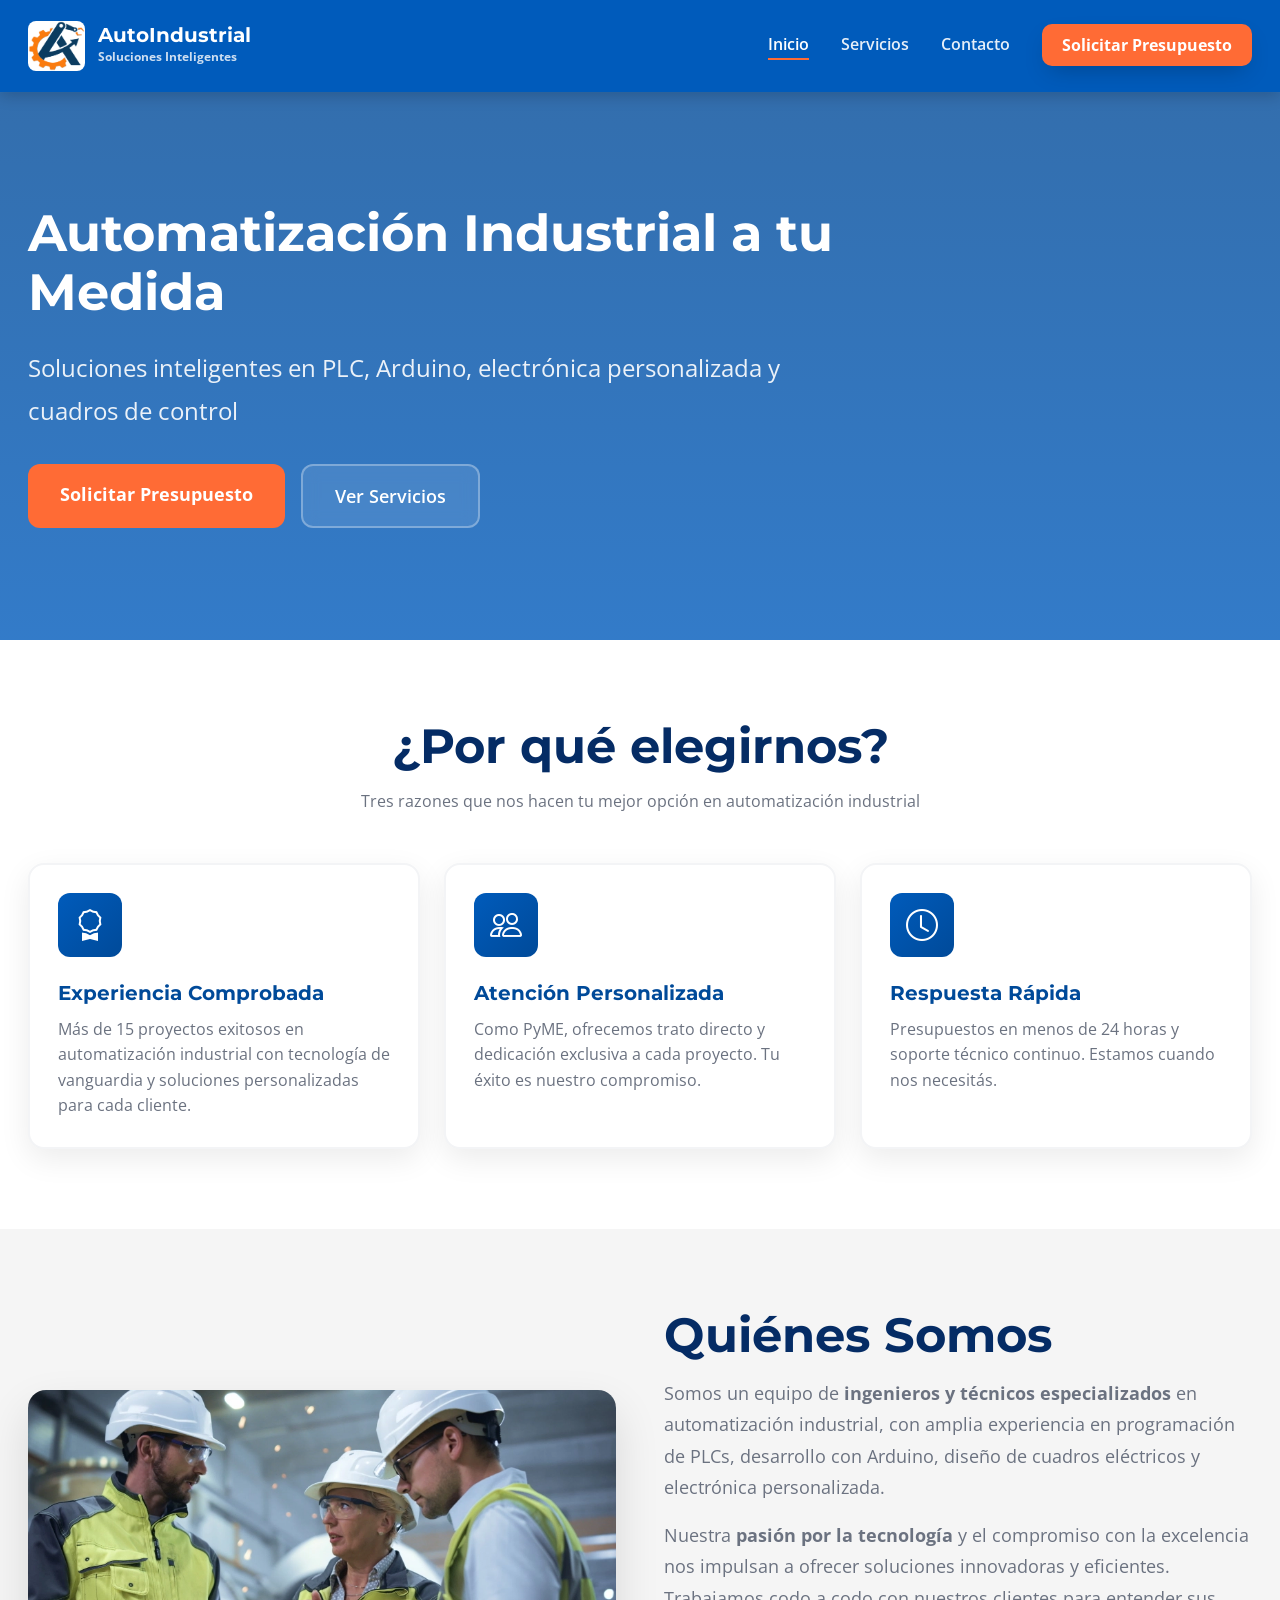
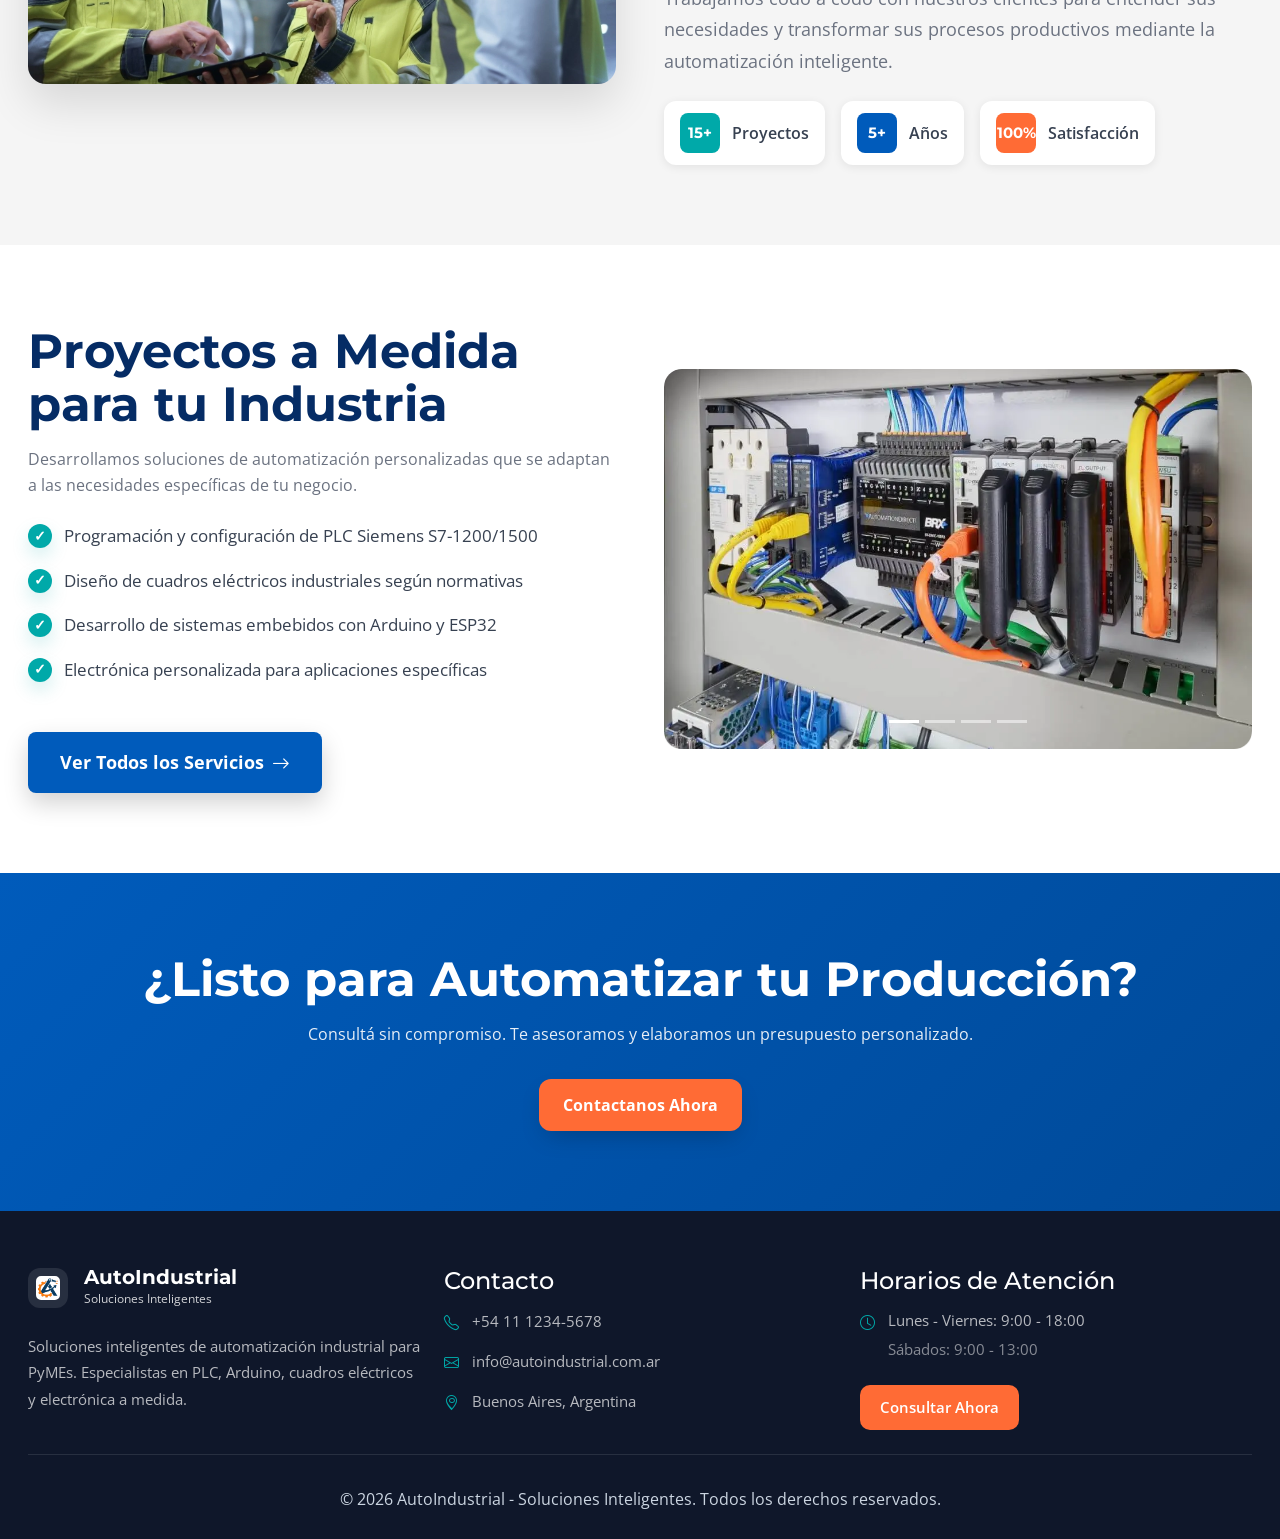
==== index.html @ a7edf962 "Carga de archivos para el sitio" ====
<!DOCTYPE html>
<html lang="es">
<head>
<meta charset="UTF-8">
<meta name="description" content="AutoIndustrial ofrece soluciones de automatización industrial, programación PLC, Arduino, cuadros eléctricos y electrónica personalizada.">
<meta name="keywords" content="automatización industrial, PLC, Arduino, cuadros eléctricos, electrónica industrial">
<meta name="author" content="Guillermo Pascuzzi">
<meta name="viewport" content="width=device-width, initial-scale=1.0, viewport-fit=cover">
<link rel="icon" href="/img/logoFavicon.ico" type="image/x-icon">
<title>AutoIndustrial | Soluciones Inteligentes en Automatización</title>
<link href="https://cdn.jsdelivr.net/npm/bootstrap@5.3.3/dist/css/bootstrap.min.css" rel="stylesheet">
<link rel="stylesheet" href="https://cdn.jsdelivr.net/npm/bootstrap-icons@1.11.3/font/bootstrap-icons.min.css">
<link rel="stylesheet" href="css/estilos.css">
</head>
<body>
<header class="cabecera-sitio">
  <nav class="navbar navbar-expand-lg">
    <div class="container">
      <a href="index.html" class="navbar-brand">
        <img src="/img/2logo.png" alt="AutoIndustrial Logo" class="logo-cabecera">
        <span class="d-none d-sm-block">
          <span class="marca-titulo d-block">AutoIndustrial</span>
          <span class="marca-subtitulo d-block">Soluciones Inteligentes</span>
        </span>
      </a>
      <button class="navbar-toggler" type="button" data-bs-toggle="collapse" data-bs-target="#mainNav" aria-controls="mainNav" aria-expanded="false" aria-label="Abrir menú">
        <span class="navbar-toggler-icon"></span>
      </button>
      <div class="collapse navbar-collapse" id="mainNav">
        <ul class="navbar-nav ms-auto">
          <li class="nav-item"><a class="nav-link activo" href="index.html">Inicio</a></li>
          <li class="nav-item"><a class="nav-link" href="servicios.html">Servicios</a></li>
          <li class="nav-item"><a class="nav-link" href="contacto.html">Contacto</a></li>
          <li class="nav-item"><a class="boton-cabecera" href="contacto.html">Solicitar Presupuesto</a></li>
        </ul>
      </div>
    </div>
  </nav>
</header>
<main>

<section class="hero-inicio">
    <div class="container hero-contenido">
        <div class="row">
            <div class="col-xl-8 col-lg-9">
                <h1>Automatización Industrial a tu Medida</h1>
                <p class="hero-subtitulo">Soluciones inteligentes en PLC, Arduino, electrónica personalizada y cuadros de control</p>
                <div class="hero-botones">
                    <a href="contacto.html" class="boton-hero-primario">Solicitar Presupuesto</a>
                    <a href="servicios.html" class="boton-hero-secundario">Ver Servicios</a>
                </div>
            </div>
        </div>
    </div>
</section>

<section class="seccion bg-white">
  <div class="container">
    <div class="text-center mb-5">
      <h2 class="seccion-titulo text-primary-emphasis">¿Por qué elegirnos?</h2>
      <p class="seccion-texto mx-auto">Tres razones que nos hacen tu mejor opción en automatización industrial</p>
    </div>
    <div class="row g-4">
      <div class="col-md-6 col-lg-4"><article class="tarjeta-base tarjeta-caracteristica"><div class="icono-insignia"><i class="bi bi-award"></i></div><h3>Experiencia Comprobada</h3><p class="mb-0">Más de 15 proyectos exitosos en automatización industrial con tecnología de vanguardia y soluciones personalizadas para cada cliente.</p></article></div>
      <div class="col-md-6 col-lg-4"><article class="tarjeta-base tarjeta-caracteristica"><div class="icono-insignia"><i class="bi bi-people"></i></div><h3>Atención Personalizada</h3><p class="mb-0">Como PyME, ofrecemos trato directo y dedicación exclusiva a cada proyecto. Tu éxito es nuestro compromiso.</p></article></div>
      <div class="col-md-6 col-lg-4"><article class="tarjeta-base tarjeta-caracteristica"><div class="icono-insignia"><i class="bi bi-clock"></i></div><h3>Respuesta Rápida</h3><p class="mb-0">Presupuestos en menos de 24 horas y soporte técnico continuo. Estamos cuando nos necesitás.</p></article></div>
    </div>
  </div>
</section>

<section class="seccion seccion-clara">
  <div class="container">
    <div class="row g-5 align-items-center">
      <div class="col-lg-6 order-2 order-lg-1">
        <div class="sobre-imagen-principal position-relative">
          <img src="img/automTech.webp" alt="Equipo de técnicos e ingenieros de AutoIndustrial" class="img-fluid w-100" loading="lazy">
          
        </div>
      </div>
      <div class="col-lg-6 order-1 order-lg-2">
        <h2 class="seccion-titulo text-primary-emphasis">Quiénes Somos</h2>
        <p class="seccion-cuerpo">Somos un equipo de <strong>ingenieros y técnicos especializados</strong> en automatización industrial, con amplia experiencia en programación de PLCs, desarrollo con Arduino, diseño de cuadros eléctricos y electrónica personalizada.</p>
        <p class="seccion-cuerpo mb-4">Nuestra <strong>pasión por la tecnología</strong> y el compromiso con la excelencia nos impulsan a ofrecer soluciones innovadoras y eficientes. Trabajamos codo a codo con nuestros clientes para entender sus necesidades y transformar sus procesos productivos mediante la automatización inteligente.</p>
        <div class="d-flex flex-wrap gap-3">
          <div class="sobre-estadistica-pildora">
            <div class="sobre-estadistica-caja estadistica-verde">15+</div>
            <span class="estadistica-etiqueta">Proyectos</span>
          </div>
          <div class="sobre-estadistica-pildora">
            <div class="sobre-estadistica-caja estadistica-azul">5+</div>
            <span class="estadistica-etiqueta">Años</span>
          </div>
          <div class="sobre-estadistica-pildora">
            <div class="sobre-estadistica-caja estadistica-naranja">100%</div>
            <span class="estadistica-etiqueta">Satisfacción</span>
          </div>
        </div>
      </div>
    </div>
  </div>
</section>

<section class="seccion bg-white">
  <div class="container">
    <div class="row align-items-center g-5">
      <div class="col-lg-6">
        <h2 class="seccion-titulo text-primary-emphasis">Proyectos a Medida para tu Industria</h2>
        <p class="seccion-texto mb-4">Desarrollamos soluciones de automatización personalizadas que se adaptan a las necesidades específicas de tu negocio.</p>
        <div class="proyecto-lista">
          <div class="proyecto-item"><span class="proyecto-check">✓</span><span>Programación y configuración de PLC Siemens S7-1200/1500</span></div>
          <div class="proyecto-item"><span class="proyecto-check">✓</span><span>Diseño de cuadros eléctricos industriales según normativas</span></div>
          <div class="proyecto-item"><span class="proyecto-check">✓</span><span>Desarrollo de sistemas embebidos con Arduino y ESP32</span></div>
          <div class="proyecto-item"><span class="proyecto-check">✓</span><span>Electrónica personalizada para aplicaciones específicas</span></div>
        </div>
        <div class="mt-5">
          <a href="servicios.html" class="boton-proyecto-azul">Ver Todos los Servicios <i class="bi bi-arrow-right"></i></a>
        </div>
      </div>
      <div class="col-lg-6">
        <div class="proyecto-imagen-contenedor position-relative">
          <div id="projectCarousel" class="carousel slide" data-bs-ride="carousel" data-bs-interval="2500">
            <div class="carousel-indicators">
              <button type="button" data-bs-target="#projectCarousel" data-bs-slide-to="0" class="active"></button>
              <button type="button" data-bs-target="#projectCarousel" data-bs-slide-to="1"></button>
              <button type="button" data-bs-target="#projectCarousel" data-bs-slide-to="2"></button>
              <button type="button" data-bs-target="#projectCarousel" data-bs-slide-to="3"></button>
            </div>
            <div class="carousel-inner rounded-4">
              <div class="carousel-item active"><img src="img/cuadroElectrico.webp" class="d-block w-100 proyecto-imagen-principal" alt="Cuadro Eléctrico"></div>
              <div class="carousel-item"><img src="img/plc1.webp" class="d-block w-100 proyecto-imagen-principal" alt="PLC Siemens"></div>
              <div class="carousel-item"><img src="img/arduino.webp" class="d-block w-100 proyecto-imagen-principal" alt="Arduino Industrial"></div>
              <div class="carousel-item"><img src="img/electronica.webp" class="d-block w-100 proyecto-imagen-principal" alt="Electrónica"></div>
            </div>
          </div>          
        </div>
      </div>
    </div>
  </div>
</section>

<section class="llamada-accion">
  <div class="container">
    <h2 class="seccion-titulo">¿Listo para Automatizar tu Producción?</h2>
    <p>Consultá sin compromiso. Te asesoramos y elaboramos un presupuesto personalizado.</p>
    <a href="contacto.html" class="btn btn-principal">Contactanos Ahora</a>
  </div>
</section>
</main>
<footer class="pie-sitio">
  <div class="container">
    <div class="row g-4 mb-4">
      <div class="col-md-4">
        <div class="d-flex align-items-center gap-3 mb-4">
          <div class="marca-contenedor"><div class="marca-icono"><img class="logoPieSitio" src="img/2logo.png" alt="Logo AutoIndustrial" ></div></div>
          <div>
            <div class="marca-titulo">AutoIndustrial</div>
            <div class="marca-subtitulo">Soluciones Inteligentes</div>
          </div>
        </div>
        <p class="pie-texto mb-0">Soluciones inteligentes de automatización industrial para PyMEs. Especialistas en PLC, Arduino, cuadros eléctricos y electrónica a medida.</p>
      </div>
      <div class="col-md-4">
        <h4>Contacto</h4>
        <div class="pie-lista">
          <div class="pie-item"><i class="bi bi-telephone pie-icono"></i><span>+54 11 1234-5678</span></div>
          <div class="pie-item"><i class="bi bi-envelope pie-icono"></i><span>info@autoindustrial.com.ar</span></div>
          <div class="pie-item"><i class="bi bi-geo-alt pie-icono"></i><span>Buenos Aires, Argentina</span></div>
        </div>
      </div>
      <div class="col-md-4">
        <h4>Horarios de Atención</h4>
        <div class="pie-lista">
          <div class="pie-item align-start"><i class="bi bi-clock pie-icono"></i><div><div>Lunes - Viernes: 9:00 - 18:00</div><div class="pie-sutil">Sábados: 9:00 - 13:00</div></div></div>
        </div>
        <div class="mt-4">
          <a href="contacto.html" class="boton-pie-llamada">Consultar Ahora</a>
        </div>
      </div>
    </div>
    <div class="pie-fondo text-center">
      <p class="mb-0">© 2026 AutoIndustrial - Soluciones Inteligentes. Todos los derechos reservados.</p>
    </div>
  </div>
</footer>
<script src="https://cdn.jsdelivr.net/npm/bootstrap@5.3.3/dist/js/bootstrap.bundle.min.js"></script>
<script src="js/eventos.js"></script>
</body>


</html>
---- css/estilos.css ----
@charset "UTF-8";
/* ==============================================================
   SECCIÓN 1: IMPORTACIONES Y VARIABLES GLOBALES
   ============================================================== */
@import url("https://fonts.googleapis.com/css2?family=Montserrat:wght@400;600;700&family=Open+Sans:wght@400;600&display=swap");
:root {
  --primary: #004A99;
  --primary-2: #005BBB;
  --accent: #FF6B35;
  --verdeExito: #00A9A9;
  --bg: #F5F5F5;
  --text: #333333;
  --muted: #6b7280;
  --blanco: #ffffff;
  --border: #e5e7eb;
  --sombra: 0 10px 30px rgba(0, 0, 0, 0.08);
  --radio: 16px;
  --container: 1380px;
  --font-family-heading: Montserrat, sans-serif;
  --font-family-body: Open Sans, sans-serif; }

/* ==============================================================
   SECCIÓN 2: RESET GLOBAL Y ESTILOS BASE
   ============================================================== */
* {
  box-sizing: border-box;
  margin: 0;
  padding: 0; }

html {
  scroll-behavior: smooth; }

body {
  font-family: "Open Sans", sans-serif;
  color: #333333;
  background: #ffffff;
  line-height: 1.6;
  -webkit-font-smoothing: antialiased;
  display: flex;
  flex-direction: column;
  min-height: 100vh; }

img {
  max-width: 100%;
  display: block; }

a {
  text-decoration: none;
  color: inherit; }

ul {
  list-style: none;
  padding-left: 0;
  margin-bottom: 0; }

h1, h2, h3, h4, h5, h6 {
  font-family: "Montserrat", sans-serif; }

.container {
  width: calc(100% - 2rem);
  max-width: 1380px;
  margin-inline: auto; }

main {
  flex: 1; }

/* ==============================================================
   SECCIÓN 3: ESTRUCTURA GENERAL DE SECCIONES
   ============================================================== */
.seccion {
  padding: 80px 0; }

.seccion-clara {
  background: #F5F5F5; }

.seccion-oscura {
  background: linear-gradient(135deg, #004A99, #005BBB);
  color: #ffffff; }

.seccion-titulo {
  font-size: clamp(2rem, 4vw, 3rem);
  line-height: 1.1;
  margin-bottom: 1rem;
  font-weight: 700; }

.seccion-texto {
  max-width: 760px;
  color: #6b7280;
  margin-bottom: 2rem; }

.seccion-oscura .seccion-texto {
  color: rgba(255, 255, 255, 0.88); }

/* ==============================================================
   SECCIÓN 4: BOTONES
   ============================================================== */
.btn {
  display: inline-flex;
  align-items: center;
  justify-content: center;
  padding: 14px 24px;
  border-radius: 12px;
  font-weight: 700;
  transition: .25s ease;
  border: none; }

.btn-principal {
  background: #FF6B35;
  color: #ffffff;
  box-shadow: 0 10px 25px -8px rgba(0, 0, 0, 0.25); }
  .btn-principal:hover {
    transform: translateY(-2px);
    filter: brightness(0.96);
    color: #ffffff; }

.btn-borde-blanco {
  border: 2px solid #ffffff;
  color: #ffffff;
  background: rgba(255, 255, 255, 0.08);
  backdrop-filter: blur(6px); }
  .btn-borde-blanco:hover {
    background: rgba(255, 255, 255, 0.12);
    color: #ffffff; }

/* ==============================================================
   SECCIÓN 5: CABECERA Y NAVEGACIÓN
   ============================================================== */
.cabecera-sitio {
  position: sticky;
  top: 0;
  z-index: 1050;
  background: #005BBB;
  box-shadow: 0 4px 14px rgba(0, 0, 0, 0.18); }

.navbar {
  padding: 1rem 0; }

.navbar-brand {
  display: flex;
  align-items: center;
  gap: .8rem;
  color: #fff !important;
  font-weight: 700;
  margin-right: 0; }

/* --- Marca / Logo --- */
.marca-contenedor {
  width: 40px;
  height: 40px;
  background: rgba(255, 255, 255, 0.1);
  border-radius: 12px;
  display: flex;
  align-items: center;
  justify-content: center;
  flex: 0 0 40px; }

.marca-icono {
  width: 24px;
  height: 24px;
  border: 2px solid #fff;
  border-radius: 5px;
  position: relative; }

.marca-titulo {
  font-family: "Montserrat", sans-serif;
  font-size: 1.25rem;
  font-weight: 700;
  line-height: 1;
  color: #fff; }

.marca-subtitulo {
  color: rgba(255, 255, 255, 0.8);
  font-size: .75rem;
  margin-top: 2px; }

/* --- Menú --- */
.navbar-nav {
  align-items: center;
  gap: 2rem; }
  .navbar-nav .nav-link {
    color: rgba(255, 255, 255, 0.9) !important;
    padding: 0 !important;
    font-weight: 600;
    transition: color .2s ease, border-color .2s ease;
    background: transparent !important;
    border-bottom: 2px solid transparent; }
    .navbar-nav .nav-link:hover {
      color: #fff !important; }
    .navbar-nav .nav-link.activo {
      color: #fff !important;
      border-bottom-color: #FF6B35; }

.boton-cabecera {
  background: #FF6B35;
  color: #fff;
  padding: 10px 20px;
  border-radius: 10px;
  font-weight: 700;
  box-shadow: 0 10px 25px -8px rgba(0, 0, 0, 0.25); }
  .boton-cabecera:hover {
    background: #ff5722;
    color: #fff; }

.navbar-toggler {
  border: none;
  padding: .25rem 0;
  box-shadow: none !important; }

.navbar-toggler-icon {
  background-image: url("data:image/svg+xml,%3csvg xmlns='http://www.w3.org/2000/svg' viewBox='0 0 30 30'%3e%3cpath stroke='rgba%28255,255,255,1%29' stroke-linecap='round' stroke-miterlimit='10' stroke-width='2' d='M4 7h22M4 15h22M4 23h22'/%3e%3c/svg%3e"); }

/* ==============================================================
   SECCIÓN 6: HÉROES (Página y Home)
   ============================================================== */
/* --- Hero de páginas interiores --- */
.hero-pagina {
  position: relative;
  padding: 90px 0 70px;
  color: #fff;
  background: linear-gradient(135deg, rgba(0, 74, 153, 0.97), rgba(0, 91, 187, 0.92)); }
  .hero-pagina h1 {
    font-size: clamp(2rem, 3vw, 3rem);
    line-height: 1.05;
    margin-bottom: 1rem;
    font-weight: 700; }
  .hero-pagina p {
    font-size: 1.25rem;
    line-height: 1.5;
    max-width: 75%;
    color: rgba(255, 255, 255, 0.9);
    margin-bottom: 0; }

/* --- Hero de la página de inicio --- */
.hero-inicio {
  position: relative;
  overflow: hidden;
  padding: 7rem 0;
  color: #fff;
  background: linear-gradient(rgba(0, 74, 153, 0.8), rgba(0, 90, 187, 0.8)), url("../img/portadaHomeHero.jpg");
  background-size: cover;
  background-position: center; }

.hero-contenido {
  position: relative;
  z-index: 10; }

.hero-inicio h1 {
  font-size: clamp(2.1rem, 4vw, 3.25rem);
  font-weight: 700;
  line-height: 1.15;
  margin-bottom: 1.5rem;
  max-width: 900px; }

.hero-subtitulo {
  font-size: clamp(1.15rem, 2vw, 1.5rem);
  line-height: 1.8;
  color: rgba(255, 255, 255, 0.9);
  margin-bottom: 2rem;
  max-width: 850px; }

.hero-botones {
  display: flex;
  gap: 1rem;
  flex-wrap: wrap; }

.boton-hero-primario {
  background: #FF6B35;
  color: #fff;
  padding: 1rem 2rem;
  border-radius: 12px;
  font-weight: 700;
  font-size: 1.1rem;
  text-decoration: none;
  transition: .3s;
  vertical-align: middle; }
  .boton-hero-primario:hover {
    background: #ff5722;
    color: #fff; }

.boton-hero-secundario {
  background: rgba(255, 255, 255, 0.1);
  backdrop-filter: blur(8px);
  border: 2px solid rgba(255, 255, 255, 0.3);
  color: #fff;
  padding: 1rem 2rem;
  border-radius: 12px;
  font-weight: 600;
  font-size: 1.1rem;
  text-decoration: none;
  transition: .3s; }
  .boton-hero-secundario:hover {
    background: rgba(255, 255, 255, 0.2);
    color: #fff; }

/* ==============================================================
   SECCIÓN 7: TARJETAS Y PANELES GENÉRICOS
   ============================================================== */
.tarjeta-base {
  background: #ffffff;
  border: 1px solid #e5e7eb;
  border-radius: 16px;
  padding: 28px;
  box-shadow: 0 10px 30px rgba(0, 0, 0, 0.08);
  height: 100%; }
  .tarjeta-base h3 {
    font-size: 1.25rem;
    margin-bottom: .75rem;
    color: #004A99;
    font-weight: 700; }
  .tarjeta-base p {
    color: #6b7280; }

.tarjeta-caracteristica {
  border: 2px solid #f3f4f6;
  transition: all .25s ease; }
  .tarjeta-caracteristica:hover {
    box-shadow: 0 20px 25px -12px rgba(0, 0, 0, 0.1);
    border-color: #005BBB;
    transform: translateY(-4px); }

.panel {
  background: linear-gradient(180deg, #ffffff, #f8fbff);
  border: 1px solid #e5e7eb;
  border-radius: 16px;
  padding: 28px;
  box-shadow: 0 10px 30px rgba(0, 0, 0, 0.08); }

/* --- Listas con verificación --- */
.lista-verificacion {
  display: grid;
  gap: 12px;
  margin-top: 1rem;
  padding-left: 0; }
  .lista-verificacion li {
    display: flex;
    gap: 10px;
    align-items: flex-start;
    color: #333333; }

.verificar {
  width: 24px;
  height: 24px;
  flex: 0 0 24px;
  display: grid;
  place-items: center;
  border-radius: 999px;
  background: #e8fff8;
  color: #0f9d72;
  font-weight: 700; }

.caracteristicas-lista {
  display: grid;
  gap: 10px;
  margin-top: .5rem;
  padding-left: 0; }
  .caracteristicas-lista li {
    display: flex;
    gap: 10px;
    align-items: flex-start;
    color: #333333; }

/* ==============================================================
   SECCIÓN 8: QUIENES SOMOS (Sobre nosotros)
   ============================================================== */
.sobre-imagen-principal img {
  border-radius: 18px;
  box-shadow: 0 20px 45px rgba(0, 0, 0, 0.12);
  aspect-ratio: 2/1;
  object-fit: cover; }

.seccion-cuerpo {
  font-size: 1.125rem;
  color: #6b7280;
  line-height: 1.75;
  margin-bottom: 1rem; }

.sobre-estadistica-pildora {
  display: flex;
  align-items: center;
  gap: .75rem;
  background: #fff;
  padding: .75rem 1rem;
  border-radius: 12px;
  box-shadow: 0 2px 10px rgba(0, 0, 0, 0.08); }

.sobre-estadistica-caja {
  width: 40px;
  height: 40px;
  border-radius: 8px;
  display: flex;
  align-items: center;
  justify-content: center;
  color: #fff;
  font-weight: 700;
  font-family: "Montserrat", sans-serif;
  font-size: .95rem;
  flex: 0 0 40px; }

.estadistica-etiqueta {
  color: #374151;
  font-weight: 600; }

.estadistica-verde {
  background: #00A9A9; }

.estadistica-azul {
  background: #005BBB; }

.estadistica-naranja {
  background: #FF6B35; }

/* ==============================================================
   SECCIÓN 9: PROYECTOS A MEDIDA (Home)
   ============================================================== */
.proyecto-lista {
  display: grid;
  gap: 1rem; }

.proyecto-item {
  display: flex;
  align-items: flex-start;
  gap: .75rem;
  color: #374151;
  font-size: 1.05rem;
  line-height: 1.7; }

.proyecto-check {
  flex: 0 0 24px;
  width: 24px;
  height: 24px;
  border-radius: 999px;
  background: #00A9A9;
  color: #fff;
  display: flex;
  align-items: center;
  justify-content: center;
  font-weight: 700;
  font-size: .9rem;
  margin-top: .12rem;
  box-shadow: 0 8px 18px rgba(0, 169, 169, 0.18); }

.boton-proyecto-azul {
  display: inline-flex;
  align-items: center;
  gap: .5rem;
  background: #005BBB;
  color: #fff;
  padding: 1rem 2rem;
  border-radius: .5rem;
  font-weight: 700;
  font-size: 1.125rem;
  box-shadow: 0 10px 25px rgba(0, 0, 0, 0.18);
  transition: background-color .2s ease, transform .2s ease; }
  .boton-proyecto-azul:hover {
    background: #004A99;
    color: #fff;
    transform: translateY(-1px); }

.proyecto-imagen-contenedor {
  max-width: 100%;
  margin-left: auto; }

.proyecto-imagen-principal {
  width: 100%;
  max-height: 380px;
  object-fit: cover;
  border-radius: 18px;
  box-shadow: 0 20px 45px rgba(0, 0, 0, 0.14); }

/* ==============================================================
   SECCIÓN 10: SERVICIOS
   ============================================================== */
.seccion-servicios {
  background: #fff;
  padding: 5rem 0; }

.servicio-bloque {
  margin-bottom: 7rem; }

.servicio-contenido h2 {
  font-size: clamp(2rem, 3vw, 2.5rem);
  font-weight: 700;
  color: #004A99;
  margin-bottom: 1rem;
  line-height: 1.2; }

.servicio-descripcion {
  font-size: 1.125rem;
  line-height: 1.8;
  color: #6b7280;
  margin-bottom: 2rem; }

.icono-insignia {
  width: 64px;
  height: 64px;
  border-radius: 12px;
  background: linear-gradient(135deg, #005BBB, #004A99);
  display: flex;
  align-items: center;
  justify-content: center;
  margin-bottom: 1.5rem; }
  .icono-insignia i {
    color: white;
    font-size: 2rem; }

.caracteristicas-lista li {
  position: relative;
  padding-left: 32px;
  margin-bottom: 0.9rem;
  color: #4b5563;
  line-height: 1.6; }
  .caracteristicas-lista li::before {
    content: "✓";
    position: absolute;
    left: 0;
    top: 0;
    color: #00A9A9;
    font-weight: bold;
    font-size: 1.1rem; }

.servicio-imagen-contenedor {
  position: relative; }
  .servicio-imagen-contenedor::after {
    content: "";
    position: absolute;
    width: 100px;
    height: 100px;
    background: rgba(255, 107, 53, 0.15);
    border-radius: 16px;
    right: -20px;
    bottom: -20px;
    z-index: -1; }

.servicio-imagen {
  width: 100%;
  border-radius: 18px;
  display: block;
  object-fit: cover;
  aspect-ratio: 16/9;
  box-shadow: 0 20px 40px rgba(0, 0, 0, 0.15), 0 10px 20px rgba(0, 0, 0, 0.08); }

.boton-naranja {
  background: #FF6B35;
  color: white;
  padding: .9rem 1.7rem;
  border-radius: 10px;
  font-weight: 600;
  transition: .3s; }
  .boton-naranja:hover {
    background: #ff5722;
    color: white;
    transform: translateY(-2px); }

/* ==============================================================
   SECCIÓN 11: PROCESO DE TRABAJO
   ============================================================== */
.proceso-trabajo-seccion {
  background: #F5F5F5;
  padding: 5rem 0; }

.proceso-cabecera {
  margin-bottom: 4rem; }
  .proceso-cabecera h2 {
    color: #004A99;
    font-size: clamp(2rem, 4vw, 2.5rem);
    font-weight: 700;
    margin-bottom: 1rem;
    line-height: 1.2; }
  .proceso-cabecera p {
    color: #6b7280;
    font-size: 1.25rem;
    margin: 0; }

.proceso-tarjeta {
  background: #fff;
  border-radius: 16px;
  padding: 2rem;
  height: 100%;
  box-shadow: 0 4px 12px rgba(0, 0, 0, 0.08);
  transition: all .3s ease; }
  .proceso-tarjeta:hover {
    transform: translateY(-4px);
    box-shadow: 0 15px 35px rgba(0, 0, 0, 0.12); }

.proceso-numero {
  color: #005BBB;
  font-weight: 700;
  font-size: clamp(3rem, 5vw, 4rem);
  line-height: 1;
  margin-bottom: 1rem; }

.proceso-tarjeta h3 {
  color: #004A99;
  font-size: 1.25rem;
  font-weight: 700;
  margin-bottom: .5rem; }
.proceso-tarjeta p {
  color: #6b7280;
  margin: 0;
  line-height: 1.6; }

/* ==============================================================
   SECCIÓN 12: CONTACTO
   ============================================================== */
/* --- Hero de contacto --- */
.contacto-hero {
  background: linear-gradient(90deg, #005BBB 0%, #004A99 100%);
  color: #fff;
  padding: 5rem 0; }
  .contacto-hero h1 {
    font-size: clamp(2rem, 3vw, 3rem);
    font-weight: 700;
    line-height: 1.15;
    margin-bottom: 1.5rem; }
  .contacto-hero p {
    font-size: 1.25rem;
    line-height: 1.5;
    max-width: 85%;
    color: rgba(255, 255, 255, 0.9);
    margin-bottom: 0; }

/* --- Sección de contacto --- */
.contacto-seccion {
  background: #fff;
  padding: 5rem 0; }

.contacto-titulo {
  color: #004A99;
  font-size: clamp(2rem, 3vw, 2.5rem);
  font-weight: 700;
  margin-bottom: 2rem; }

.contacto-cuadricula {
  display: grid;
  grid-template-columns: .9fr 1.1fr;
  gap: 28px; }

.pila-informacion {
  display: grid;
  gap: 18px; }

.item-informacion {
  background: #ffffff;
  border: 1px solid #e5e7eb;
  border-radius: 16px;
  padding: 22px;
  box-shadow: 0 10px 30px rgba(0, 0, 0, 0.08);
  height: 100%; }
  .item-informacion h3 {
    margin: .5rem 0;
    color: #004A99;
    font-weight: 700; }
  .item-informacion p, .item-informacion a {
    color: #6b7280; }
  .item-informacion a:hover {
    color: #004A99; }

.tarjeta-formulario {
  background: #ffffff;
  border: 1px solid #e5e7eb;
  border-radius: 16px;
  padding: 28px;
  box-shadow: 0 10px 30px rgba(0, 0, 0, 0.08); }

.form-label {
  font-weight: 700;
  color: #333333; }

.form-control, .form-select {
  width: 100%;
  padding: 14px 16px;
  border: 1px solid #d1d5db;
  border-radius: 12px;
  font: inherit;
  outline: none; }
  .form-control:focus, .form-select:focus {
    border-color: #005BBB;
    box-shadow: 0 0 0 4px rgba(0, 91, 187, 0.12); }

textarea.form-control {
  min-height: 140px;
  resize: vertical; }

.input-personalizado {
  border: 1px solid #d1d5db;
  border-radius: 12px;
  padding: .9rem 1rem; }
  .input-personalizado:focus {
    border-color: #005BBB;
    box-shadow: 0 0 0 0.2rem rgba(0, 91, 187, 0.15); }

.boton-contacto {
  background: #FF6B35;
  color: #fff;
  border: none;
  padding: 1rem 2rem;
  border-radius: 12px;
  font-weight: 700; }
  .boton-contacto:hover {
    background: #ff5722;
    color: #fff; }

.contacto-tarjeta {
  background: #fff;
  border: 1px solid #e5e7eb;
  border-radius: 16px;
  padding: 2rem;
  box-shadow: 0 5px 20px rgba(0, 0, 0, 0.08);
  margin-bottom: 1.5rem; }
  .contacto-tarjeta h3 {
    color: #004A99;
    margin-bottom: 2rem;
    font-weight: 700; }

.contacto-item {
  display: flex;
  gap: 1rem;
  margin-bottom: 1.5rem; }

.contacto-icono {
  width: 48px;
  height: 48px;
  background: #005BBB;
  color: #fff;
  border-radius: 12px;
  display: flex;
  align-items: center;
  justify-content: center;
  flex-shrink: 0; }

.whatsapp {
  background: #00A9A9; }

.horario-tarjeta {
  background: #005BBB;
  color: #fff;
  border-radius: 16px;
  padding: 2rem;
  margin-bottom: 1.5rem; }
  .horario-tarjeta h3 {
    margin-bottom: 1rem;
    font-weight: 700; }

.horario-fila {
  display: flex;
  justify-content: space-between;
  margin-top: 1rem; }

.respuesta-tarjeta {
  background: #FF6B35;
  color: #fff;
  border-radius: 16px;
  padding: 2rem; }
  .respuesta-tarjeta h3 {
    margin-bottom: 1rem;
    font-weight: 700; }

/* Estilo para los ítems de contacto en grilla (4 columnas) */
.contacto-item-grid {
  display: block;
  padding: 0.5rem; }
  .contacto-item-grid .contacto-icono {
    margin-bottom: 0.75rem; }
  .contacto-item-grid strong {
    display: block;
    font-size: 0.9rem;
    color: #004A99; }
  .contacto-item-grid .text-secondary {
    font-size: 0.8rem;
    margin-bottom: 0.2rem; }

/* Enlace de contacto (para que toda la tarjeta sea clickeable) */
.contacto-enlace {
  display: block;
  text-decoration: none !important;
  color: inherit !important;
  transition: transform 0.2s ease, box-shadow 0.2s ease; }
  .contacto-enlace:hover {
    transform: scale(1.02);
    box-shadow: 0 4px 15px rgba(0, 0, 0, 0.1); }
  .contacto-enlace .contacto-icono {
    transition: background 0.2s; }
  .contacto-enlace:hover .contacto-icono {
    background: #003f7a; }

.whatsapp:hover .contacto-icono {
  background: #008a8a; }

/* ==============================================================
   SECCIÓN 13: PREGUNTAS FRECUENTES (FAQ)
   ============================================================== */
.preguntas-seccion {
  background: #F5F5F5;
  padding: 5rem 0; }

.preguntas-cabecera {
  margin-bottom: 4rem; }
  .preguntas-cabecera h2 {
    color: #004A99;
    font-size: clamp(2rem, 4vw, 2.5rem);
    font-weight: 700;
    margin-bottom: 1rem;
    line-height: 1.2; }
  .preguntas-cabecera p {
    color: #6b7280;
    font-size: 1.125rem;
    margin: 0; }

.preguntas-tarjeta {
  background: #fff;
  border: 1px solid #e5e7eb;
  border-radius: 16px;
  padding: 2rem;
  height: 100%;
  box-shadow: 0 2px 8px rgba(0, 0, 0, 0.05);
  transition: all .3s ease; }
  .preguntas-tarjeta:hover {
    transform: translateY(-4px);
    box-shadow: 0 12px 25px rgba(0, 0, 0, 0.08); }
  .preguntas-tarjeta h3 {
    color: #004A99;
    font-size: 1.125rem;
    font-weight: 700;
    margin-bottom: .75rem;
    line-height: 1.4; }
  .preguntas-tarjeta p {
    color: #6b7280;
    margin: 0;
    line-height: 1.7; }

.item-pregunta {
  background: #ffffff;
  border: 1px solid #e5e7eb;
  border-radius: 16px;
  padding: 22px;
  box-shadow: 0 10px 30px rgba(0, 0, 0, 0.08);
  height: 100%; }
  .item-pregunta h3 {
    color: #004A99;
    margin-bottom: .5rem;
    font-weight: 700; }

/* ==============================================================
   SECCIÓN 14: LLAMADA A LA ACCIÓN (CTA)
   ============================================================== */
.llamada-accion {
  text-align: center;
  padding: 80px 0;
  background: linear-gradient(135deg, #005BBB, #004A99);
  color: #ffffff; }
  .llamada-accion p {
    max-width: 760px;
    margin: 0 auto 2rem;
    color: rgba(255, 255, 255, 0.9); }

/* ==============================================================
   SECCIÓN 15: PIE DE PÁGINA (FOOTER)
   ============================================================== */
.pie-sitio {
  background: #0f172a;
  color: #cbd5e1;
  padding: 56px 0 26px; }
  .pie-sitio h3, .pie-sitio h4 {
    color: #ffffff;
    margin-bottom: 12px; }
  .pie-sitio ul {
    display: grid;
    gap: 10px; }
  .pie-sitio a:hover {
    color: #ffffff; }

.pie-texto {
  color: rgba(255, 255, 255, 0.7);
  font-size: .95rem;
  line-height: 1.75; }

.pie-lista {
  display: grid;
  gap: .85rem; }

.pie-item {
  display: flex;
  align-items: center;
  gap: .75rem;
  color: rgba(255, 255, 255, 0.7);
  font-size: .95rem; }
  .pie-item.align-start {
    align-items: flex-start; }

.pie-icono {
  color: #00A9A9;
  flex: 0 0 16px;
  margin-top: 2px; }

.pie-sutil {
  color: rgba(255, 255, 255, 0.5);
  margin-top: .25rem; }

.boton-pie-llamada {
  display: inline-block;
  background: #FF6B35;
  color: #fff;
  padding: .65rem 1.25rem;
  border-radius: 10px;
  font-weight: 600;
  font-size: .95rem; }
  .boton-pie-llamada:hover {
    background: #ff5722;
    color: #fff; }

.pie-fondo {
  border-top: 1px solid rgba(255, 255, 255, 0.1);
  padding-top: 2rem; }

.logoPieSitio {
  width: 100%;
  height: 100%;
  object-fit: cover;
  display: block; }

/* ==============================================================
   SECCIÓN 16: LOGO EN CABECERA
   ============================================================== */
.logo-cabecera {
  height: 50px;
  width: auto;
  border-radius: 8px; }

/* ==============================================================
   SECCIÓN 17: MEDIA QUERIES (RESPONSIVE)
   ============================================================== */
/* --- Tablet y móvil --- */
@media (max-width: 768px) {
  .navbar-collapse {
    padding-top: 1rem; }

  .navbar-nav {
    align-items: flex-start;
    gap: 1rem; }
    .navbar-nav .nav-link {
      padding: .5rem .75rem !important;
      border-radius: 10px;
      border-bottom: none; }
      .navbar-nav .nav-link.activo, .navbar-nav .nav-link:hover {
        background: rgba(255, 255, 255, 0.1) !important; }

  .boton-cabecera {
    margin-top: .5rem;
    display: inline-flex; }

  .contacto-cuadricula {
    grid-template-columns: 1fr; }

  .sobre-imagen-principal img {
    aspect-ratio: 16/10; }

  .col-md-6 {
    flex: 0 0 100%;
    max-width: 100%; }

  .seccion {
    padding: 70px 0; }

  .hero-inicio {
    padding: 5rem 0; }

  .logo-cabecera {
    height: 40px;
    border-radius: 3px; }

  .hero-botones {
    flex-direction: column;
    flex-wrap: wrap; }
    .hero-botones a {
      width: 100%;
      text-align: center; }

  .pie-sitio .col-md-4 {
    flex: 0 0 100%;
    max-width: 100%;
    text-align: left !important; }
  .pie-sitio .d-flex.align-items-center {
    justify-content: flex-start; }
  .pie-sitio .pie-texto {
    text-align: left;
    margin: 0; }
  .pie-sitio .pie-lista {
    align-items: flex-start; }
  .pie-sitio .pie-item {
    justify-content: flex-start; }

  .boton-pie-llamada {
    display: inline-block;
    text-align: left; }

  .pie-fondo {
    text-align: left;
    padding-top: 1rem;
    margin-top: 1.5rem;
    border-top: 1px solid rgba(255, 255, 255, 0.2); }

  .contacto-tarjeta .col-6 {
    flex: 0 0 100%;
    max-width: 100%; }

  .contacto-item-grid {
    display: flex !important;
    align-items: center;
    gap: 1rem;
    text-align: left !important;
    padding: 0.5rem 0; }
    .contacto-item-grid .contacto-icono {
      margin: 0 !important;
      flex-shrink: 0; }
    .contacto-item-grid div {
      text-align: left; }
    .contacto-item-grid .text-secondary {
      margin-bottom: 0.2rem; }

  .contacto-enlace {
    display: block;
    width: 100%; } }
/* --- Celulares pequeños --- */
@media (max-width: 360px) {
  .servicio-contenido h2 {
    font-size: clamp(1.8rem, 2.5vw, 2rem); }

  .proceso-tarjeta {
    padding: 1.25rem; } }
/* ==============================================================
   SECCIÓN 17 extendida: PANTALLAS GRANDES Y ULTRAWIDE (1600px+)
   ============================================================== */
@media (min-width: 1600px) {
  :root {
    --container: 1400px; }

  html {
    font-size: 17px; }

  .seccion {
    padding: 100px 0; }

  .hero-inicio {
    padding: 9rem 0; }

  .hero-pagina {
    padding: 110px 0 90px; }

  .navbar {
    padding: 1.25rem 0; }

  .navbar-nav {
    gap: 2.5rem; }

  .tarjeta-base,
  .panel,
  .tarjeta-formulario,
  .item-informacion,
  .item-pregunta {
    padding: 36px; }

  .servicio-bloque {
    margin-bottom: 9rem; }

  .servicio-imagen {
    max-height: 500px; }

  .icono-insignia {
    width: 76px;
    height: 76px; }
    .icono-insignia i {
      font-size: 2.25rem; }

  .contacto-cuadricula {
    gap: 40px; }

  .proceso-tarjeta {
    padding: 2.5rem; } }
@media (min-width: 1920px) {
  :root {
    --container: 1600px; }

  html {
    font-size: 18px; }

  .seccion {
    padding: 120px 0; }

  .hero-inicio {
    padding: 11rem 0; }

  .llamada-accion {
    padding: 100px 0; }

  .navbar-nav {
    gap: 3rem; }

  .servicio-bloque {
    margin-bottom: 10rem; }

  .servicio-imagen {
    max-height: 550px; }

  .pie-sitio {
    padding: 70px 0 30px; } }
@media (min-width: 2560px) {
  :root {
    --container: 1800px; }

  html {
    font-size: 19px; }

  .seccion {
    padding: 140px 0; }

  .hero-inicio {
    padding: 13rem 0; }

  .hero-pagina {
    padding: 130px 0 110px; }

  .tarjeta-base,
  .panel,
  .tarjeta-formulario {
    padding: 44px; }

  .servicio-bloque {
    margin-bottom: 12rem; }

  .icono-insignia {
    width: 90px;
    height: 90px; }
    .icono-insignia i {
      font-size: 2.75rem; }

  .proceso-tarjeta {
    padding: 3rem; }

  .proceso-numero {
    font-size: 5rem; } }

/*# sourceMappingURL=estilos.css.map */
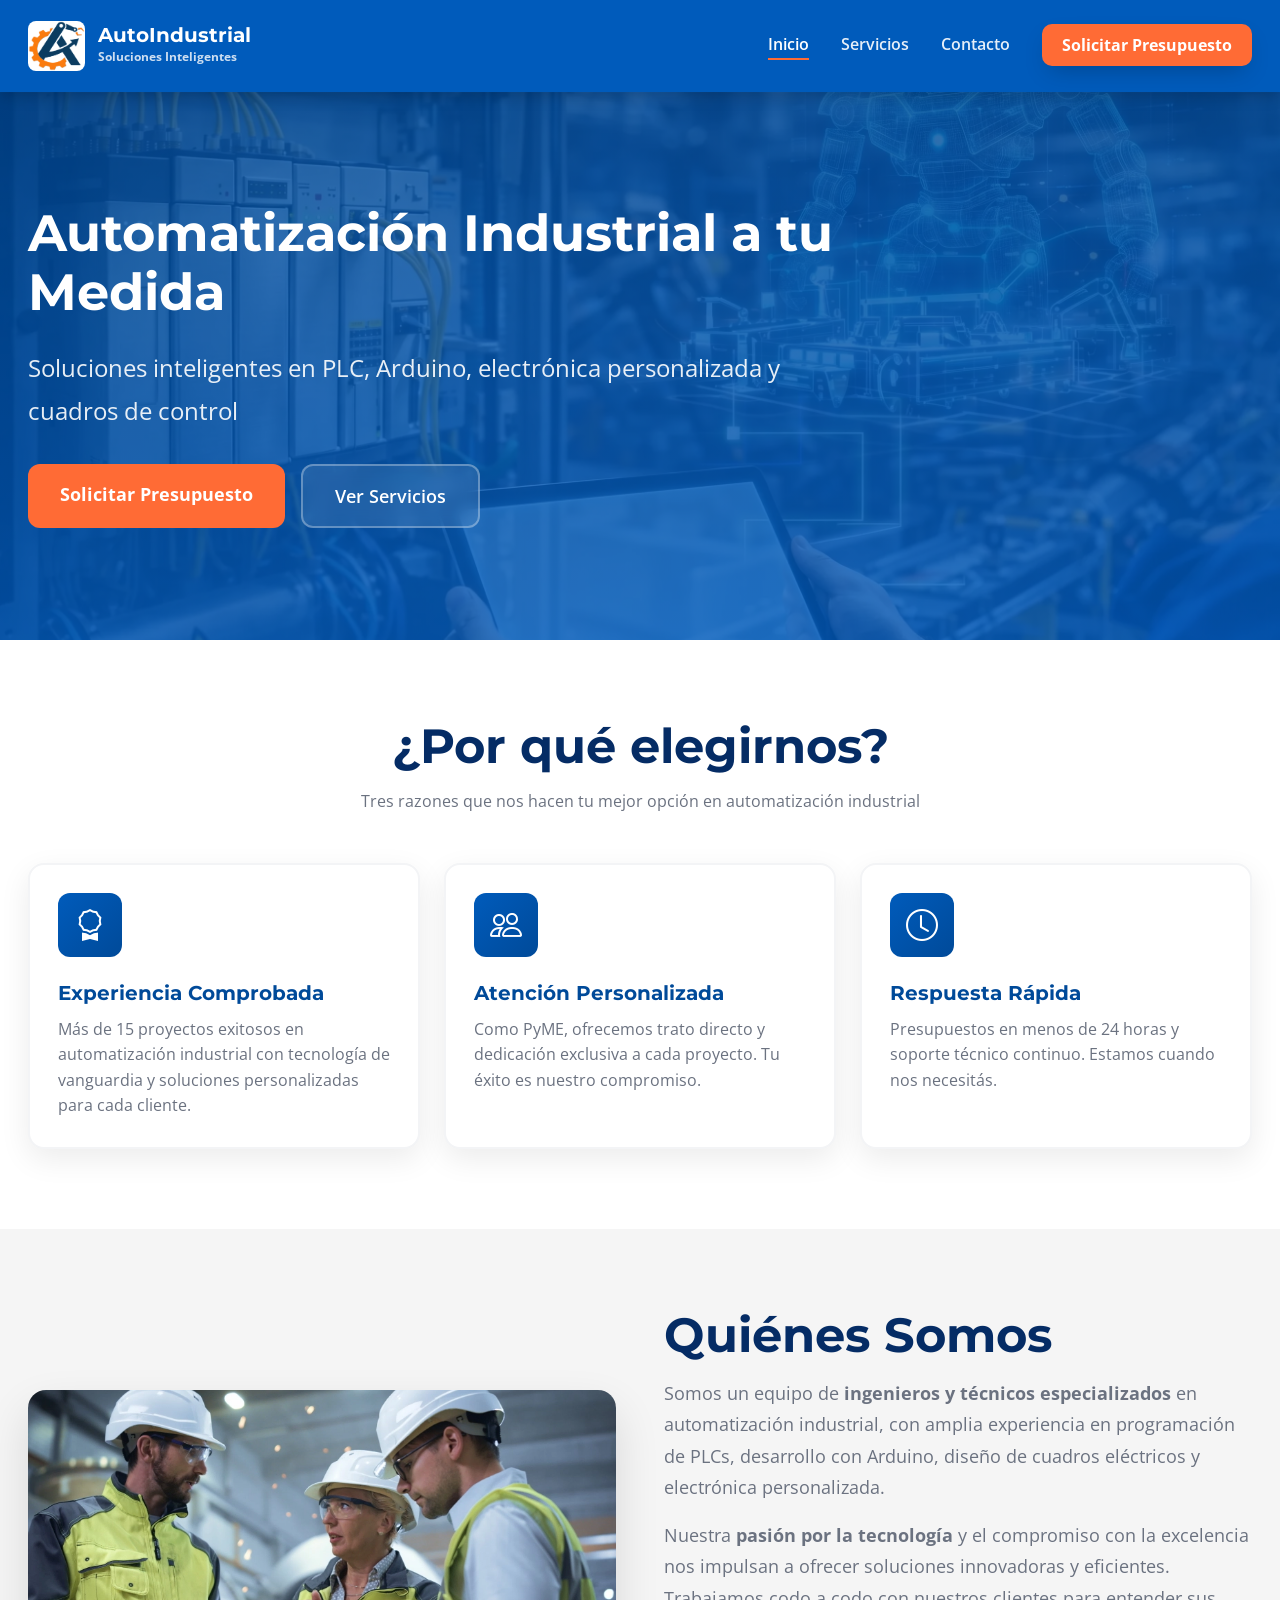
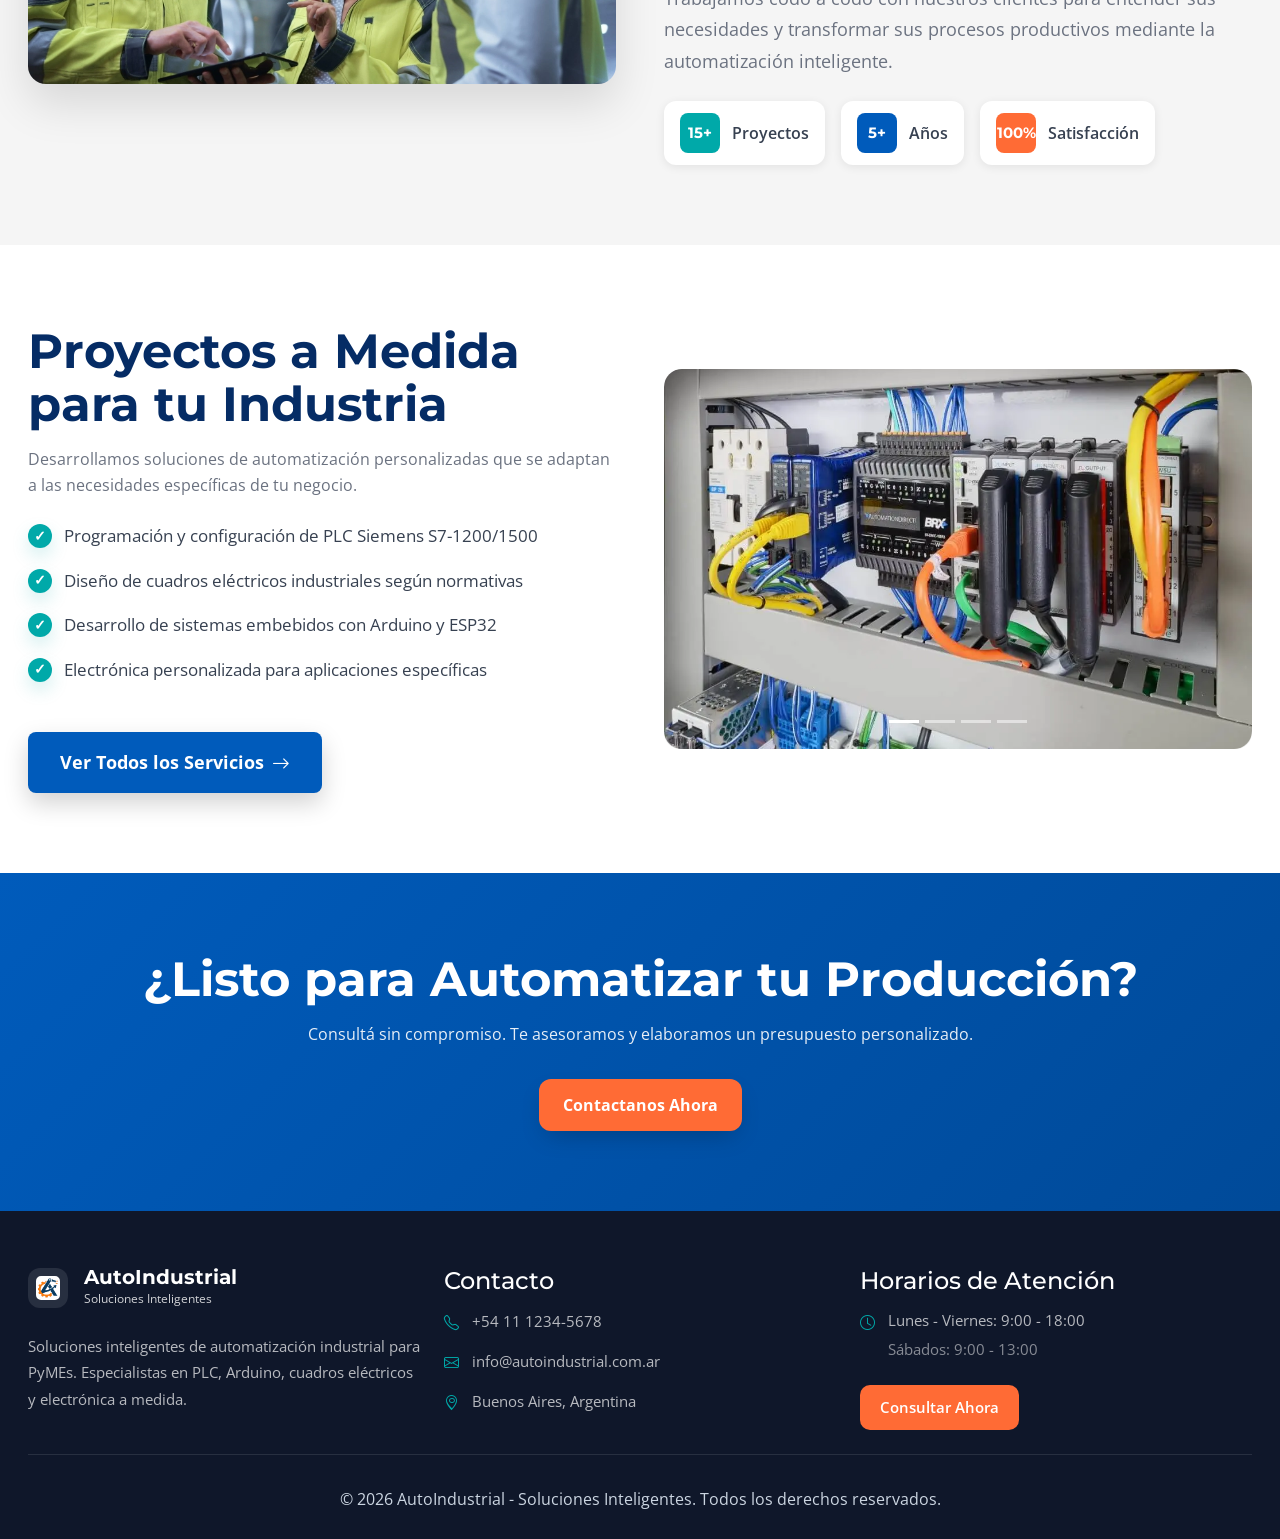
==== commit c0fe0bc7: "Actualización en SEO" ====
--- a/index.html
+++ b/index.html
@@ -10,6 +10,7 @@
 <title>AutoIndustrial | Soluciones Inteligentes en Automatización</title>
 <link href="https://cdn.jsdelivr.net/npm/bootstrap@5.3.3/dist/css/bootstrap.min.css" rel="stylesheet">
 <link rel="stylesheet" href="https://cdn.jsdelivr.net/npm/bootstrap-icons@1.11.3/font/bootstrap-icons.min.css">
+<link rel="preload" href="https://fonts.googleapis.com/css2?family=Montserrat:wght@400;600;700&family=Open+Sans:wght@400;600&display=swap" as="style">
 <link rel="stylesheet" href="css/estilos.css">
 </head>
 <body>
--- a/css/estilos.css
+++ b/css/estilos.css
@@ -236,7 +236,7 @@
   overflow: hidden;
   padding: 7rem 0;
   color: #fff;
-  background: linear-gradient(rgba(0, 74, 153, 0.8), rgba(0, 90, 187, 0.8)), url("../img/portadaHomeHero.jpg");
+  background: linear-gradient(rgba(0, 74, 153, 0.8), rgba(0, 90, 187, 0.8)), url("../img/portadaHomeHero.webp");
   background-size: cover;
   background-position: center; }
 
